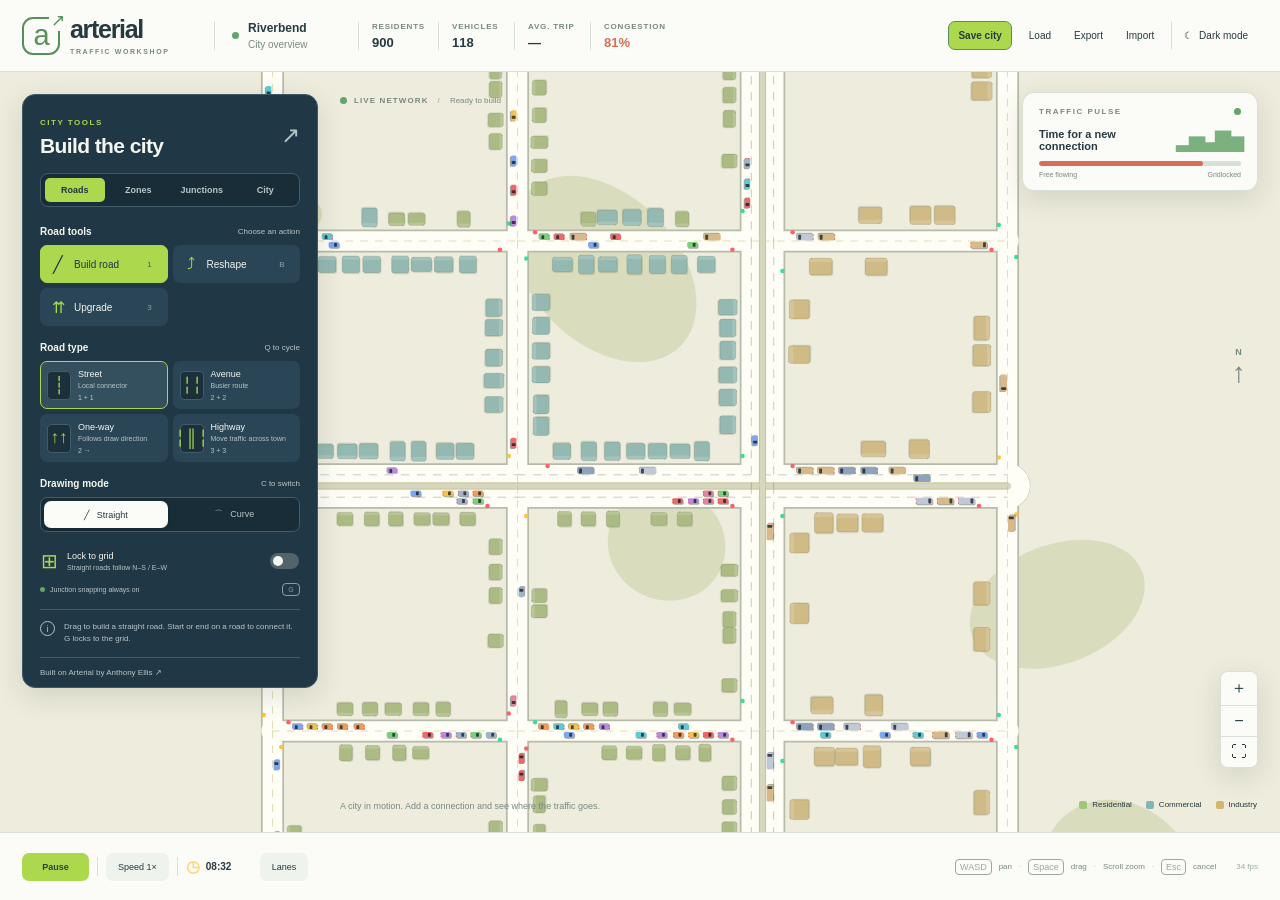
==== index.html @ d01fbabe "Add city builder UI and traffic improvements" ====
<!doctype html>
<html lang="en" data-theme="light">
<head>
  <meta charset="utf-8">
  <meta name="viewport" content="width=device-width,initial-scale=1">
  <title>Arterial — Traffic workshop</title>
  <link rel="stylesheet" href="styles.css?v=4">
  <script src="road-editor.js" defer></script>
  <script src="city-save.js?v=4" defer></script>
  <script src="game.js?v=7" defer></script>
</head>
<body>
  <header class="topbar">
    <a class="brand" href="#" aria-label="Arterial home">
      <span class="brand-mark">a<span>↗</span></span>
      <span>arterial<small>TRAFFIC WORKSHOP</small></span>
    </a>
    <div class="session">
      <span class="live-dot"></span>
      <span>Riverbend<small>City overview</small></span>
    </div>
    <div class="city-metrics" aria-label="Live city statistics">
      <div class="city-stat population-stat"><span>Residents</span><b id="h-pop">0</b></div>
      <div class="city-stat"><span>Vehicles</span><b id="h-cars">0</b></div>
      <div class="city-stat"><span>Avg. trip</span><b id="h-trip">—</b></div>
      <div class="city-stat congestion-stat"><span>Congestion</span><b id="h-stress">0%</b></div>
    </div>
    <nav class="city-actions" aria-label="City and appearance">
      <button id="btn-save" class="save-action" title="Save city in this browser">Save city</button>
      <button id="btn-load">Load</button>
      <button id="btn-export" title="Download a city backup">Export</button>
      <button id="btn-import">Import</button>
      <button id="btn-theme" class="theme" aria-label="Switch to dark mode">☾ <span>Dark mode</span></button>
    </nav>
  </header>

  <main id="stage">
    <canvas id="cv" aria-label="Traffic map. Drag to build a road. Use WASD or hold Space and drag to pan; scroll to zoom."></canvas>
    <div class="map-label"><span class="live-dot"></span> LIVE NETWORK <span class="separator">/</span> <span id="save-state">Ready to build</span></div>

    <aside id="sidebar" aria-label="City building tools">
      <div class="panel-heading">
        <div><span class="eyebrow">CITY TOOLS</span><h1>Build the city</h1></div>
        <span class="panel-icon">↗</span>
      </div>

      <div class="category-tabs" role="group" aria-label="Tool categories">
        <button class="category-tab on" data-tool="ROAD" data-category="roads" aria-pressed="true">Roads</button>
        <button class="category-tab" data-tool="ZONE" data-category="zones" aria-pressed="false">Zones</button>
        <button class="category-tab" data-tool="JUNCTION" data-category="junctions" aria-pressed="false">Junctions</button>
        <button class="category-tab" data-tool="BULLDOZE" data-category="city" aria-pressed="false">City</button>
      </div>

      <section class="category-panel" id="panel-roads" data-category-panel="roads" aria-label="Road tools">
        <div class="section-title">Road tools <span>Choose an action</span></div>
        <div class="tool-grid">
          <button data-tool="ROAD" class="tool"><span class="tool-icon">╱</span><span>Build road</span><kbd>1</kbd></button>
          <button data-tool="BEND" class="tool"><span class="tool-icon">⤴</span><span>Reshape</span><kbd>B</kbd></button>
          <button data-tool="UPGRADE" class="tool"><span class="tool-icon">⇈</span><span>Upgrade</span><kbd>3</kbd></button>
        </div>
        <section id="panel-road">
          <div class="section-title">Road type <span>Q to cycle</span></div>
          <div class="road-types">
            <button data-road="STREET"><span class="road-symbol">┆</span><span>Street<small>Local connector</small></span><em>1 + 1</em></button>
            <button data-road="AVENUE"><span class="road-symbol">╎╎</span><span>Avenue<small>Busier route</small></span><em>2 + 2</em></button>
            <button data-road="ONEWAY"><span class="road-symbol">↑↑</span><span>One-way<small>Follows draw direction</small></span><em>2 →</em></button>
            <button data-road="HIGHWAY"><span class="road-symbol">╎║╎</span><span>Highway<small>Move traffic across town</small></span><em>3 + 3</em></button>
          </div>
          <div id="drawing-options">
            <div class="section-title">Drawing mode <span>C to switch</span></div>
            <div class="segmented"><button data-draw="straight">╱ &nbsp; Straight</button><button data-draw="curve">⌒ &nbsp; Curve</button></div>
            <button id="btn-grid" class="grid-toggle" aria-pressed="false">
              <span class="grid-icon">⊞</span>
              <span>Lock to grid<small>Straight roads follow N–S / E–W</small></span>
              <span class="switch"></span>
            </button>
            <div class="snap-status"><span class="live-dot"></span> Junction snapping always on <kbd>G</kbd></div>
          </div>
        </section>
      </section>

      <section class="category-panel" id="panel-zones" data-category-panel="zones" aria-label="Zoning tools" hidden>
        <div class="section-title">Shape each neighborhood <span>2 to paint</span></div>
        <button data-tool="ZONE" class="tool primary-tool"><span class="tool-icon">▦</span><span>Paint zones</span><kbd>2</kbd></button>
        <section id="panel-zone" style="display:none">
          <div class="zones">
            <button data-zone="1"><i class="dot residential"></i>Homes</button>
            <button data-zone="2"><i class="dot commercial"></i>Shops</button>
            <button data-zone="3"><i class="dot industry"></i>Industry</button>
          </div>
          <p class="panel-note">Drag to paint. Right-drag erases. Ctrl + scroll changes brush size.</p>
        </section>
      </section>

      <section class="category-panel" id="panel-junctions" data-category-panel="junctions" aria-label="Junction tools" hidden>
        <div class="section-title">Manage intersections <span>Choose a tool</span></div>
        <div class="tool-list">
          <button data-tool="JUNCTION" class="tool"><span class="tool-icon">⦿</span><span>Traffic signals<small>Cycle signals, stop, and yield</small></span><kbd>4</kbd></button>
          <button data-tool="ROUNDABOUT" class="tool"><span class="tool-icon">↻</span><span>Roundabout<small>Convert or restore a junction</small></span><kbd>5</kbd></button>
        </div>
      </section>

      <section class="category-panel" id="panel-city" data-category-panel="city" aria-label="City management" hidden>
        <div class="section-title">City management <span>Live overview</span></div>
        <button data-tool="BULLDOZE" class="tool primary-tool"><span class="tool-icon">×</span><span>Remove roads or buildings</span><kbd>6</kbd></button>
        <div class="stats" aria-label="City statistics">
          <span>Population<b id="s-pop">0</b></span>
          <span>Jobs<b id="s-jobs">0</b></span>
          <span>Happiness<b id="s-happy">0%</b></span>
          <span>Buildings<b id="s-bld">0</b></span>
          <span>Vehicles<b id="s-cars">0</b></span>
          <span>Average trip<b id="s-trip">—</b></span>
          <span>Congestion<b id="s-stress">0%</b></span>
          <span>Junctions / roads<b id="s-graph">0 / 0</b></span>
        </div>
        <div class="demand" aria-label="Development demand">
          <span>Housing demand<i class="track"><i id="bar-r"></i></i></span>
          <span>Shop demand<i class="track"><i id="bar-c"></i></i></span>
          <span>Industry demand<i class="track"><i id="bar-i"></i></i></span>
        </div>
        <button id="btn-restart" class="new-city">↺ &nbsp; New city</button>
      </section>

      <section class="tool-help" aria-live="polite"><span class="help-icon">i</span><p id="hint">Drag between two points to build a straight road.</p></section>
      <footer>Built on <a href="https://anthonyellis.dev/projects/arterial/" target="_blank" rel="noreferrer">Arterial by Anthony Ellis ↗</a></footer>
    </aside>

    <section id="hud" aria-label="Traffic overview">
      <div class="hud-heading"><span class="eyebrow">TRAFFIC PULSE</span><span class="live-dot"></span></div>
      <div class="traffic-main"><span id="flow-status">The city is moving</span><span class="pulse-lines">▂▅▃▇▅</span></div>
      <div class="flow-track"><i id="flow-fill"></i></div>
      <div class="flow-label"><span>Free flowing</span><span>Gridlocked</span></div>
    </section>

    <div class="compass" aria-label="North is up"><b>N</b><span>↑</span></div>
    <div class="map-legend"><span><i class="dot residential"></i>Residential</span><span><i class="dot commercial"></i>Commercial</span><span><i class="dot industry"></i>Industry</span></div>
    <div class="view-controls"><button id="btn-zoom-in" aria-label="Zoom in">＋</button><button id="btn-zoom-out" aria-label="Zoom out">−</button><button id="btn-fit" aria-label="Fit city in view" title="Fit city (F)">⛶</button></div>

    <div class="bottom-bar">
      <div class="sim-controls">
        <button id="btn-pause" aria-label="Pause simulation">Pause</button>
        <span class="divider"></span>
        <button id="btn-speed">Speed 1×</button>
        <span class="divider"></span>
        <div id="clock"><span id="sun">◷</span><span id="clock-t">08:00</span></div>
        <button id="btn-debug" title="Show lane routing (L)">Lanes</button>
      </div>
      <div class="navigation-hint"><kbd>WASD</kbd> pan <span>·</span> <kbd>Space</kbd> drag <span>·</span> Scroll zoom <span>·</span> <kbd>Esc</kbd> cancel</div>
      <span class="fps"><span id="h-fps">60</span> fps</span>
    </div>

    <div id="toast" role="status" aria-live="polite"></div>
    <div id="tip">A city in motion. Add a connection and see where the traffic goes.</div>
    <input id="import-file" type="file" accept="application/json,.json" hidden>
    <dialog id="load-dialog"><form method="dialog"><h2>Load a city</h2><p>Your current unsaved changes will be replaced.</p><div class="dialog-actions"><button value="cancel">Cancel</button><button id="load-manual" value="manual">Load saved city</button><button id="load-recovery" value="recovery">Load recovery</button></div></form></dialog>
    <dialog id="new-dialog"><form method="dialog"><h2>Start a new city?</h2><p>Save or export first to keep your current road network.</p><div class="dialog-actions"><button value="cancel">Keep playing</button><button id="new-confirm" value="new">New city</button></div></form></dialog>
  </main>
</body>
</html>
---- styles.css ----
:root {
  --bg: #e3e9de;
  --panel: #fbfcf7;
  --panel2: #eef3ec;
  --line: #d8e1d8;
  --text: #263a40;
  --dim: #788982;
  --accent: #acd84e;
  --accent-strong: #588e5b;
  --good: #65a36b;
  --warn: #d59a45;
  --bad: #d86e54;
  --shadow: 0 8px 28px #25392f24;
  --console: #203746;
  --console-raised: #2a4555;
  --console-line: #425d6a;
  --console-text: #f3f7f0;
  --console-dim: #b7c5c7;
  --zr: #9fc77c;
  --zc: #7fb7b7;
  --zi: #d4b76f;
  --map: #e1ead9;
}

[data-theme=dark] {
  --bg: #17242a;
  --panel: #202e35;
  --panel2: #293941;
  --line: #3c4c50;
  --text: #e8eee7;
  --dim: #a4b2ac;
  --accent: #b7df64;
  --accent-strong: #a5d878;
  --good: #a5d878;
  --warn: #e7bc73;
  --bad: #f0917e;
  --shadow: 0 8px 30px #0005;
  --console: #1d2c34;
  --console-raised: #293b44;
  --console-line: #40535a;
  --console-text: #f0f4ed;
  --console-dim: #aebcb8;
  --zr: #a9c878;
  --zc: #80b8bd;
  --zi: #d3b46f;
  --map: #26382f;
}

* { box-sizing: border-box; }
html, body { height: 100%; margin: 0; }
body {
  overflow: hidden;
  color: var(--text);
  background: var(--bg);
  font: 13px 'Segoe UI', Arial, sans-serif;
}
button, a, summary { -webkit-tap-highlight-color: transparent; }
button {
  color: inherit;
  font: inherit;
  border: 1px solid var(--line);
  border-radius: 7px;
  background: var(--panel);
  padding: 8px 11px;
  cursor: pointer;
  transition: background .14s, border-color .14s, color .14s, transform .14s;
}
button:hover { border-color: var(--accent-strong); }
button:active { transform: translateY(1px); }
button:focus-visible, a:focus-visible {
  outline: 2px solid var(--accent-strong);
  outline-offset: 2px;
}
button:disabled { opacity: .45; cursor: default; }
button.on {
  color: #213542;
  background: var(--accent);
  border-color: var(--accent);
}
kbd {
  min-width: 18px;
  padding: 2px 4px;
  border: 1px solid currentColor;
  border-radius: 4px;
  font: 9px 'Segoe UI', sans-serif;
  opacity: .72;
  text-align: center;
}
small { color: var(--dim); font-size: 10px; }
a { color: inherit; }

.topbar {
  position: relative;
  z-index: 4;
  display: flex;
  align-items: center;
  gap: 18px;
  height: 72px;
  padding: 0 22px;
  background: var(--panel);
  border-bottom: 1px solid var(--line);
}
.brand {
  display: flex;
  flex: 0 0 174px;
  align-items: center;
  gap: 10px;
  color: var(--text);
  font-size: 25px;
  font-weight: 700;
  letter-spacing: -1.3px;
  line-height: 1;
  text-decoration: none;
}
.brand small {
  display: block;
  margin-top: 6px;
  font-size: 7px;
  font-weight: 700;
  letter-spacing: 1.6px;
}
.brand-mark {
  position: relative;
  display: inline-block;
  width: 38px;
  height: 38px;
  border: 2px solid var(--accent-strong);
  border-radius: 11px;
  color: var(--accent-strong);
  font-size: 29px;
  font-weight: 500;
  line-height: 33px;
  text-align: center;
}
.brand-mark span {
  position: absolute;
  top: -8px;
  right: -8px;
  padding: 0 2px;
  color: var(--accent-strong);
  background: var(--panel);
  font-size: 17px;
  line-height: 20px;
}
.session {
  display: flex;
  flex: 0 0 126px;
  align-items: center;
  gap: 9px;
  min-width: 0;
  padding-left: 17px;
  border-left: 1px solid var(--line);
  font-size: 12px;
  font-weight: 700;
}
.session small { display: block; margin-top: 4px; font-weight: 400; }
.live-dot {
  display: inline-block;
  width: 7px;
  height: 7px;
  flex: 0 0 auto;
  border-radius: 50%;
  background: var(--good);
}
.city-metrics {
  display: flex;
  flex: 1 1 auto;
  align-items: center;
  min-width: 230px;
}
.city-stat {
  min-width: 76px;
  padding: 0 13px;
  border-left: 1px solid var(--line);
}
.city-stat span {
  display: block;
  margin-bottom: 4px;
  color: var(--dim);
  font-size: 8px;
  font-weight: 700;
  letter-spacing: .8px;
  text-transform: uppercase;
}
.city-stat b { font-size: 13px; font-weight: 700; }
.congestion-stat b { color: var(--bad); }
.city-actions { display: flex; flex: 0 0 auto; align-items: center; gap: 3px; }
.city-actions button {
  padding: 8px 9px;
  border-color: transparent;
  background: transparent;
  font-size: 10px;
  white-space: nowrap;
}
.city-actions button:hover { background: var(--panel2); }
.city-actions .save-action {
  margin-right: 4px;
  border-color: var(--accent-strong);
  color: #263b3d;
  background: var(--accent);
  font-weight: 700;
}
.city-actions .theme { margin-left: 4px; padding-left: 12px; border-left-color: var(--line); border-radius: 0; }
.theme span { margin-left: 3px; }

#stage {
  position: relative;
  height: calc(100% - 72px);
  overflow: hidden;
  background: var(--map);
}
#cv {
  display: block;
  width: 100%;
  height: 100%;
  touch-action: none;
  cursor: crosshair;
}

#sidebar {
  position: absolute;
  z-index: 2;
  top: 22px;
  left: 22px;
  width: 296px;
  max-height: calc(100% - 142px);
  overflow: auto;
  padding: 18px 17px 0;
  border: 1px solid #405966;
  border-radius: 13px;
  color: var(--console-text);
  background: var(--console);
  box-shadow: var(--shadow);
  scrollbar-color: #506872 transparent;
  scrollbar-width: thin;
}
.panel-heading { display: flex; align-items: center; justify-content: space-between; margin-bottom: 15px; }
.eyebrow { color: var(--dim); font-size: 8px; font-weight: 700; letter-spacing: 1.5px; }
#sidebar .eyebrow { color: var(--accent); }
h1 { margin: 6px 0 0; font-size: 21px; font-weight: 650; letter-spacing: -.6px; }
.panel-icon { color: var(--console-dim); font-size: 23px; }
.category-tabs {
  display: grid;
  grid-template-columns: repeat(4, minmax(0, 1fr));
  gap: 4px;
  padding: 4px;
  border: 1px solid var(--console-line);
  border-radius: 8px;
  background: #182d38;
}
.category-tab {
  min-width: 0;
  padding: 7px 3px;
  border: 0;
  border-radius: 5px;
  color: var(--console-dim);
  background: transparent;
  font-size: 9px;
  font-weight: 600;
}
.category-tab:hover { color: var(--console-text); background: var(--console-raised); }
.category-tab.on { color: #213542; background: var(--accent); }
.category-panel[hidden] { display: none; }
.category-panel { padding-top: 3px; }
.section-title {
  display: flex;
  align-items: center;
  justify-content: space-between;
  margin: 16px 0 8px;
  color: var(--console-text);
  font-size: 10px;
  font-weight: 700;
}
.section-title > span { color: var(--console-dim); font-size: 8px; font-weight: 400; }
.tool-grid { display: grid; grid-template-columns: 1fr 1fr; gap: 5px; }
.tool {
  display: flex;
  min-width: 0;
  min-height: 38px;
  align-items: center;
  gap: 7px;
  padding: 6px 8px;
  border-color: transparent;
  color: var(--console-text);
  background: var(--console-raised);
  font-size: 10px;
  text-align: left;
}
.tool:hover { border-color: var(--console-line); background: #365363; }
.tool .tool-icon { display: inline-flex; width: 18px; flex: 0 0 18px; justify-content: center; color: var(--accent); font-size: 16px; }
.tool > span:nth-child(2) { min-width: 0; }
.tool kbd { margin-left: auto; padding: 1px 3px; border: 0; color: var(--console-dim); font-size: 8px; }
.tool.on { color: #213542; background: var(--accent); }
.tool.on .tool-icon, .tool.on kbd { color: #213542; }
.tool-list { display: flex; flex-direction: column; gap: 6px; }
.tool-list .tool { min-height: 48px; }
.tool-list .tool > span:nth-child(2) { flex: 1; }
.tool-list small { display: block; margin-top: 3px; color: var(--console-dim); font-size: 8px; }
.tool-list .tool.on small { color: #445647; }
.primary-tool { width: 100%; margin: 3px 0 8px; }

#panel-road { display: flex; flex-direction: column; }
.road-types { display: grid; grid-template-columns: 1fr 1fr; gap: 5px; }
.road-types button {
  display: grid;
  min-width: 0;
  min-height: 48px;
  grid-template-columns: 24px 1fr;
  align-items: center;
  gap: 2px 7px;
  padding: 6px;
  border-color: transparent;
  color: var(--console-text);
  background: var(--console-raised);
  font-size: 9px;
  text-align: left;
}
.road-types button:hover { border-color: var(--console-line); }
.road-types button.on { border-color: var(--accent); color: var(--console-text); background: #344f5d; }
.road-types button > span:nth-child(2) { min-width: 0; }
.road-types small { display: block; overflow: hidden; margin-top: 3px; color: var(--console-dim); font-size: 7px; text-overflow: ellipsis; white-space: nowrap; }
.road-types em { grid-column: 2; margin-top: 1px; color: var(--console-dim); font-size: 7px; font-style: normal; }
.road-symbol {
  display: inline-flex;
  width: 24px;
  height: 29px;
  grid-row: span 2;
  align-items: center;
  justify-content: center;
  border: 1px solid var(--console-line);
  border-radius: 4px;
  color: var(--accent);
  background: #1b303b;
  font-size: 17px;
}
.segmented { display: flex; gap: 4px; padding: 3px; border: 1px solid var(--console-line); border-radius: 7px; background: #182d38; }
.segmented button { flex: 1; padding: 7px 4px; border: 0; color: var(--console-dim); background: transparent; font-size: 9px; }
.segmented button.on { color: var(--text); background: var(--panel); box-shadow: 0 1px 4px #0002; }
.grid-toggle {
  display: flex;
  width: 100%;
  align-items: center;
  gap: 9px;
  margin-top: 9px;
  padding: 7px 0;
  border-color: transparent;
  color: var(--console-text);
  background: transparent;
  font-size: 9px;
  text-align: left;
}
.grid-toggle:hover { background: transparent; border-color: transparent; color: var(--accent); }
.grid-icon { color: var(--accent); font-size: 20px; }
.grid-toggle small { display: block; margin-top: 3px; color: var(--console-dim); font-size: 7px; }
.switch { width: 29px; height: 16px; flex: 0 0 29px; margin-left: auto; padding: 3px; border-radius: 10px; background: #52636a; }
.switch::after { display: block; width: 10px; height: 10px; border-radius: 50%; background: #f3f7f0; content: ''; transition: transform .15s; }
.grid-toggle[aria-pressed=true] .switch { background: var(--accent-strong); }
.grid-toggle[aria-pressed=true] .switch::after { transform: translateX(13px); }
.snap-status { display: flex; align-items: center; gap: 5px; margin-top: 2px; color: var(--console-dim); font-size: 7px; }
.snap-status .live-dot { width: 5px; height: 5px; }
.snap-status kbd { margin-left: auto; font-size: 7px; }

.zones { display: grid; grid-template-columns: repeat(3, 1fr); gap: 5px; margin: 10px 0; }
.zones button { display: flex; align-items: center; justify-content: center; gap: 5px; padding: 8px 4px; color: var(--console-text); background: var(--console-raised); border-color: transparent; font-size: 8px; }
.zones button.on { color: #203747; background: var(--accent); }
.panel-note { margin: 7px 1px 12px; color: var(--console-dim); font-size: 8px; line-height: 1.5; }
.dot { display: inline-block; width: 8px; height: 8px; flex: 0 0 8px; border-radius: 2px; }
.residential { background: var(--zr); }
.commercial { background: var(--zc); }
.industry { background: var(--zi); }
.stats { display: grid; grid-template-columns: 1fr 1fr; gap: 11px 14px; margin: 13px 2px; }
.stats > span { color: var(--console-dim); font-size: 8px; }
.stats b { display: block; margin-top: 3px; color: var(--console-text); font-size: 14px; font-weight: 600; }
.stats b small { color: var(--console-dim); font-size: 10px; }
.demand { margin: 12px 2px; }
.demand > span { display: flex; align-items: center; justify-content: space-between; gap: 8px; margin: 8px 0; color: var(--console-dim); font-size: 8px; }
.track { position: relative; width: 104px; height: 5px; overflow: hidden; border-radius: 4px; background: var(--console-line); }
.track i { position: absolute; left: 0; height: 5px; border-radius: 4px; }
#bar-r { background: var(--zr); }
#bar-c { background: var(--zc); }
#bar-i { background: var(--zi); }
.new-city { width: 100%; margin: 4px 0 12px; color: var(--console-text); background: var(--console-raised); border-color: var(--console-line); font-size: 9px; }
.tool-help { display: flex; gap: 9px; margin-top: 13px; padding: 11px 0; border-top: 1px solid var(--console-line); }
.help-icon { display: inline-flex; width: 15px; height: 15px; flex: 0 0 15px; align-items: center; justify-content: center; border: 1px solid var(--console-dim); border-radius: 50%; color: var(--console-dim); font-size: 9px; }
.tool-help p { margin: 0; color: var(--console-dim); font-size: 8px; line-height: 1.55; }
#sidebar footer { padding: 10px 0; border-top: 1px solid var(--console-line); color: var(--console-dim); font-size: 8px; }
#sidebar footer a { text-decoration: none; }
#sidebar footer a:hover { color: var(--console-text); text-decoration: underline; }

.map-label {
  position: absolute;
  top: 24px;
  left: 340px;
  display: flex;
  align-items: center;
  gap: 7px;
  color: var(--dim);
  font-size: 8px;
  font-weight: 700;
  letter-spacing: 1.1px;
}
.map-label #save-state { font-weight: 400; letter-spacing: 0; }
.separator { margin: 0 2px; opacity: .5; }
#hud {
  position: absolute;
  top: 20px;
  right: 22px;
  width: 236px;
  padding: 14px 16px 12px;
  border: 1px solid var(--line);
  border-radius: 12px;
  background: var(--panel);
  box-shadow: var(--shadow);
}
.hud-heading { display: flex; align-items: center; justify-content: space-between; }
.traffic-main { display: flex; align-items: center; justify-content: space-between; gap: 8px; margin: 12px 0 4px; color: var(--text); font-size: 11px; font-weight: 700; }
.pulse-lines { color: var(--good); font-size: 20px; letter-spacing: -2px; opacity: .85; }
.flow-track { height: 5px; margin-top: 9px; overflow: hidden; border-radius: 4px; background: var(--line); }
.flow-track i { display: block; min-width: 4px; height: 5px; border-radius: 4px; background: var(--good); }
.flow-label { display: flex; justify-content: space-between; margin-top: 5px; color: var(--dim); font-size: 7px; }
.compass { position: absolute; top: 275px; right: 34px; display: flex; flex-direction: column; align-items: center; color: var(--dim); }
.compass b { font-size: 9px; letter-spacing: 1px; }
.compass span { font-size: 28px; font-weight: 300; }
.map-legend { position: absolute; right: 23px; bottom: 91px; display: flex; gap: 14px; color: var(--text); font-size: 8px; }
.map-legend > span { display: flex; align-items: center; gap: 5px; }
.view-controls { position: absolute; right: 22px; bottom: 132px; display: flex; flex-direction: column; overflow: hidden; border: 1px solid var(--line); border-radius: 8px; background: var(--panel); box-shadow: var(--shadow); }
.view-controls button { padding: 6px 10px; border: 0; border-radius: 0; background: var(--panel); font-size: 16px; }
.view-controls button + button { border-top: 1px solid var(--line); }
.view-controls button:hover { background: var(--panel2); }

.bottom-bar {
  position: absolute;
  right: 0;
  bottom: 0;
  left: 0;
  display: flex;
  height: 68px;
  align-items: center;
  gap: 20px;
  padding: 0 22px;
  border-top: 1px solid var(--line);
  background: var(--panel);
}
.sim-controls { display: flex; flex: 0 0 auto; align-items: center; gap: 8px; }
.sim-controls button { padding: 8px 11px; border-color: transparent; background: var(--panel2); font-size: 9px; }
.sim-controls button:hover { border-color: var(--line); }
#btn-pause { min-width: 67px; color: #28443b; background: var(--accent); font-weight: 700; }
#btn-debug.on { color: #203747; background: var(--accent); }
.divider { width: 1px; height: 19px; background: var(--line); }
#clock { display: flex; min-width: 66px; align-items: center; gap: 6px; font-size: 10px; font-weight: 600; }
#sun { color: var(--warn); font-size: 16px; }
.navigation-hint { display: flex; align-items: center; gap: 7px; margin-left: auto; color: var(--dim); font-size: 8px; white-space: nowrap; }
.navigation-hint span { opacity: .5; }
.fps { color: var(--dim); font-size: 8px; opacity: .7; }
#toast {
  position: absolute;
  z-index: 10;
  bottom: 88px;
  left: 50%;
  max-width: calc(100% - 40px);
  padding: 11px 18px;
  transform: translate(-50%, 8px);
  border-radius: 8px;
  color: var(--panel);
  background: var(--text);
  font-size: 11px;
  opacity: 0;
  pointer-events: none;
  text-align: center;
  transition: .2s;
}
#toast.show { transform: translate(-50%, 0); opacity: 1; }
#tip { position: absolute; bottom: 89px; left: 340px; color: var(--dim); font-size: 9px; pointer-events: none; transition: opacity .5s; }

dialog { max-width: 440px; padding: 24px; border: 1px solid var(--line); border-radius: 12px; color: var(--text); background: var(--panel); box-shadow: var(--shadow); }
dialog::backdrop { background: #14251b77; }
dialog h2 { margin-top: 0; font-size: 20px; font-weight: 650; }
dialog p { color: var(--dim); line-height: 1.6; }
.dialog-actions { display: flex; flex-wrap: wrap; gap: 8px; margin-top: 22px; }
.dialog-actions button:last-child { color: #263b3d; border-color: var(--accent); background: var(--accent); font-weight: 700; }

@media (max-width: 1200px) {
  .topbar { gap: 12px; padding: 0 15px; }
  .brand { flex-basis: 154px; font-size: 23px; }
  .session { flex-basis: 112px; padding-left: 12px; }
  .city-stat { min-width: 67px; padding: 0 9px; }
  .city-actions { gap: 0; }
  .city-actions button { padding: 7px 6px; font-size: 9px; }
  #sidebar { left: 15px; width: 282px; }
  .map-label, #tip { left: 315px; }
  #hud { right: 15px; width: 215px; }
  .navigation-hint { gap: 5px; font-size: 7px; }
}

@media (max-width: 980px) {
  .session { display: none; }
  .brand { flex-basis: 145px; }
  .city-metrics { min-width: 210px; }
  .city-stat { min-width: 62px; padding: 0 7px; }
  .city-stat span { font-size: 7px; letter-spacing: .5px; }
  .city-actions button { padding: 7px 5px; }
  .city-actions .theme { padding-left: 8px; }
  #sidebar { width: 268px; padding-right: 13px; padding-left: 13px; }
  #hud { width: 190px; padding: 12px; }
  .map-label, #tip { left: 298px; }
  .navigation-hint { display: none; }
  .bottom-bar { justify-content: space-between; }
}

@media (max-width: 760px) {
  .topbar {
    display: grid;
    height: 100px;
    grid-template-columns: auto 1fr;
    grid-template-rows: 42px 38px;
    gap: 3px 10px;
    padding: 7px 12px;
  }
  .brand { width: max-content; height: 40px; flex-basis: auto; gap: 8px; font-size: 20px; }
  .brand-mark { width: 33px; height: 34px; border-radius: 9px; font-size: 26px; line-height: 30px; }
  .brand small { margin-top: 4px; font-size: 6px; letter-spacing: 1px; }
  .session { display: none; }
  .city-metrics { min-width: 0; justify-content: flex-end; }
  .city-stat { min-width: 58px; padding: 0 6px; }
  .city-stat:not(.population-stat):not(.congestion-stat) { display: none; }
  .city-stat span { margin-bottom: 2px; font-size: 6px; }
  .city-stat b { font-size: 11px; }
  .city-actions { width: 100%; grid-column: 1 / -1; gap: 3px; overflow-x: auto; }
  .city-actions button { flex: 1 0 auto; padding: 6px 8px; font-size: 9px; }
  .city-actions .theme { padding-left: 8px; }
  #stage { height: calc(100% - 100px); }
  #sidebar { top: 43px; left: 10px; width: 246px; max-height: calc(100% - 116px); padding: 12px 11px 0; border-radius: 11px; }
  .panel-heading { margin-bottom: 10px; }
  h1 { font-size: 18px; }
  .category-tab { padding: 7px 2px; font-size: 8px; }
  .section-title { margin-top: 12px; }
  .map-label { top: 12px; left: 10px; font-size: 7px; }
  #hud { top: 12px; right: 10px; width: 158px; padding: 9px 10px; }
  .traffic-main { margin: 8px 0 3px; font-size: 9px; }
  .pulse-lines { font-size: 15px; }
  .flow-label { font-size: 6px; }
  .compass { top: 220px; right: 20px; }
  .map-legend { right: 10px; bottom: 73px; gap: 7px; font-size: 6px; }
  .map-legend .dot { width: 6px; height: 6px; flex-basis: 6px; }
  .view-controls { right: 10px; bottom: 105px; }
  .view-controls button { padding: 5px 8px; font-size: 14px; }
  .bottom-bar { height: 58px; gap: 8px; padding: 0 10px; }
  .sim-controls { gap: 5px; }
  .sim-controls button { padding: 7px 8px; font-size: 8px; }
  #btn-pause { min-width: 55px; }
  #clock { min-width: 52px; gap: 4px; font-size: 9px; }
  #sun { font-size: 13px; }
  .divider { height: 15px; }
  .fps, .navigation-hint, #tip { display: none; }
  #toast { bottom: 72px; }
}

@media (max-width: 480px) {
  .city-stat:not(.congestion-stat) { display: none; }
  .city-actions .theme span { display: none; }
  #sidebar { width: min(238px, calc(100% - 20px)); }
  #hud, .compass, .map-legend { display: none; }
  .tool-help { padding: 8px 0; }
  .road-types small { display: none; }
}
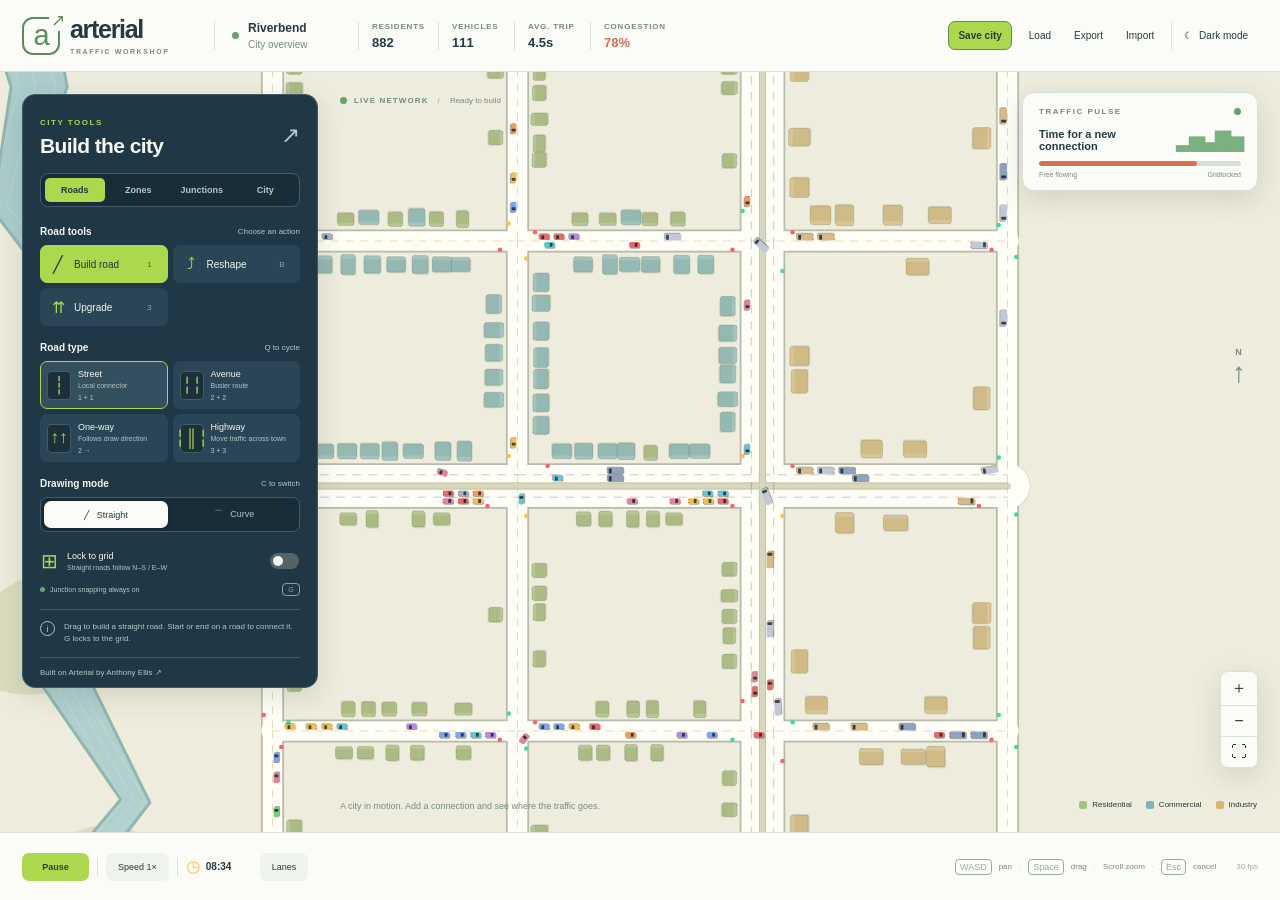
==== commit 08be074c: "Finish priority road controls" ====
--- a/index.html
+++ b/index.html
@@ -6,8 +6,8 @@
   <title>Arterial — Traffic workshop</title>
   <link rel="stylesheet" href="styles.css?v=4">
   <script src="road-editor.js" defer></script>
-  <script src="city-save.js?v=4" defer></script>
-  <script src="game.js?v=7" defer></script>
+  <script src="city-save.js?v=5" defer></script>
+  <script src="game.js?v=8" defer></script>
 </head>
 <body>
   <header class="topbar">
@@ -97,6 +97,7 @@
         <div class="tool-list">
           <button data-tool="JUNCTION" class="tool"><span class="tool-icon">⦿</span><span>Traffic signals<small>Cycle signals, stop, and yield</small></span><kbd>4</kbd></button>
           <button data-tool="ROUNDABOUT" class="tool"><span class="tool-icon">↻</span><span>Roundabout<small>Convert or restore a junction</small></span><kbd>5</kbd></button>
+          <button data-tool="PRIORITY" class="tool"><span class="tool-icon">◇</span><span>Priority road<small>Choose the approaches with right of way</small></span></button>
         </div>
       </section>
 
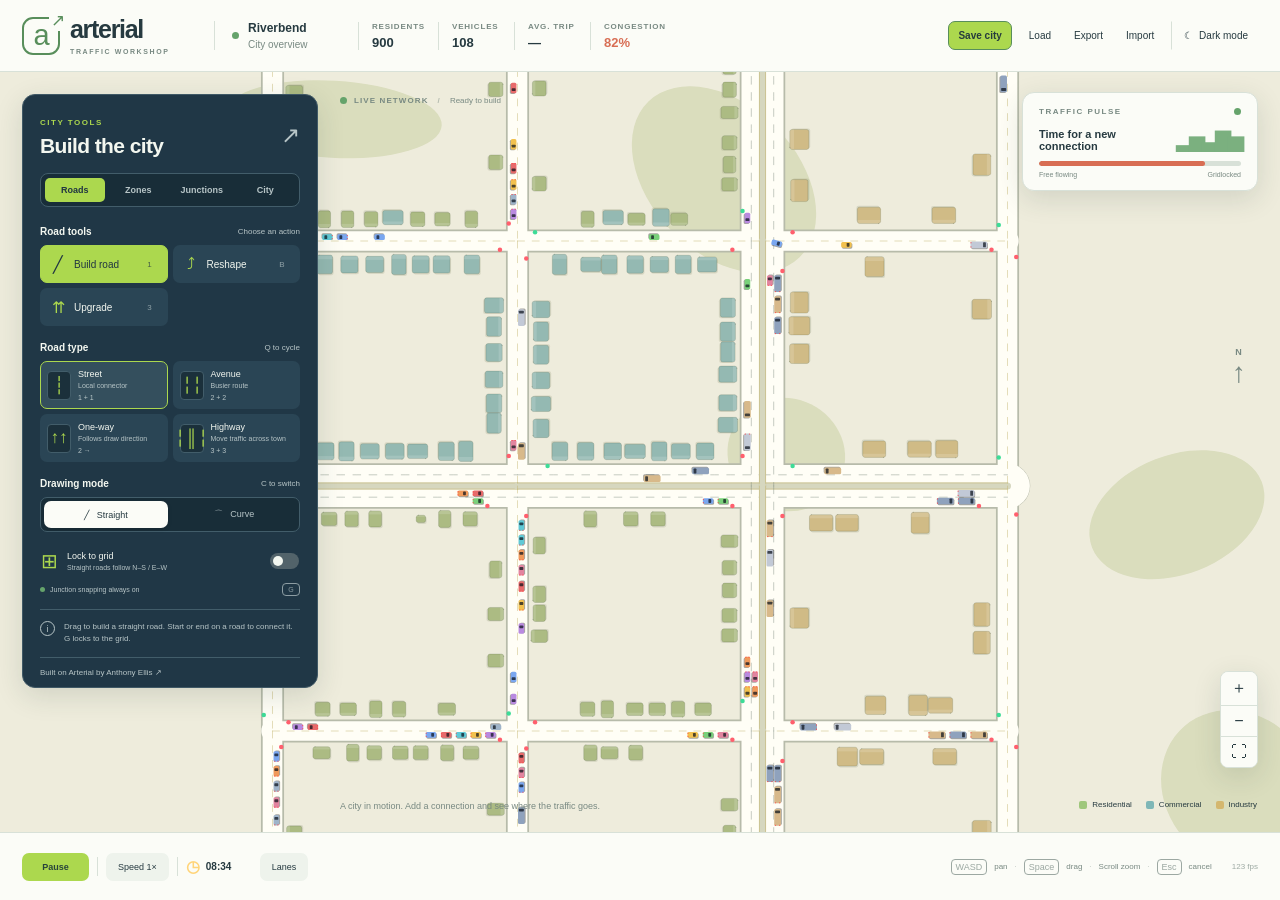
==== commit 71e62791: "Add lane connection editing and traffic fixes" ====
--- a/index.html
+++ b/index.html
@@ -6,8 +6,8 @@
   <title>Arterial — Traffic workshop</title>
   <link rel="stylesheet" href="styles.css?v=4">
   <script src="road-editor.js" defer></script>
-  <script src="city-save.js?v=5" defer></script>
-  <script src="game.js?v=8" defer></script>
+  <script src="city-save.js?v=6" defer></script>
+  <script src="game.js?v=10" defer></script>
 </head>
 <body>
   <header class="topbar">
@@ -98,6 +98,11 @@
           <button data-tool="JUNCTION" class="tool"><span class="tool-icon">⦿</span><span>Traffic signals<small>Cycle signals, stop, and yield</small></span><kbd>4</kbd></button>
           <button data-tool="ROUNDABOUT" class="tool"><span class="tool-icon">↻</span><span>Roundabout<small>Convert or restore a junction</small></span><kbd>5</kbd></button>
           <button data-tool="PRIORITY" class="tool"><span class="tool-icon">◇</span><span>Priority road<small>Choose the approaches with right of way</small></span></button>
+          <button data-tool="LANE_CONNECTIONS" class="tool"><span class="tool-icon">↗</span><span>Lane connections<small>Draw where each lane can go</small></span></button>
+        </div>
+        <div id="lane-edit-controls" hidden>
+          <p id="lane-edit-status" class="panel-note">Select a regular junction to show its lane connections.</p>
+          <button id="btn-lane-reset" class="tool" type="button" disabled><span class="tool-icon">↶</span><span>Reset selected lane</span></button>
         </div>
       </section>
 
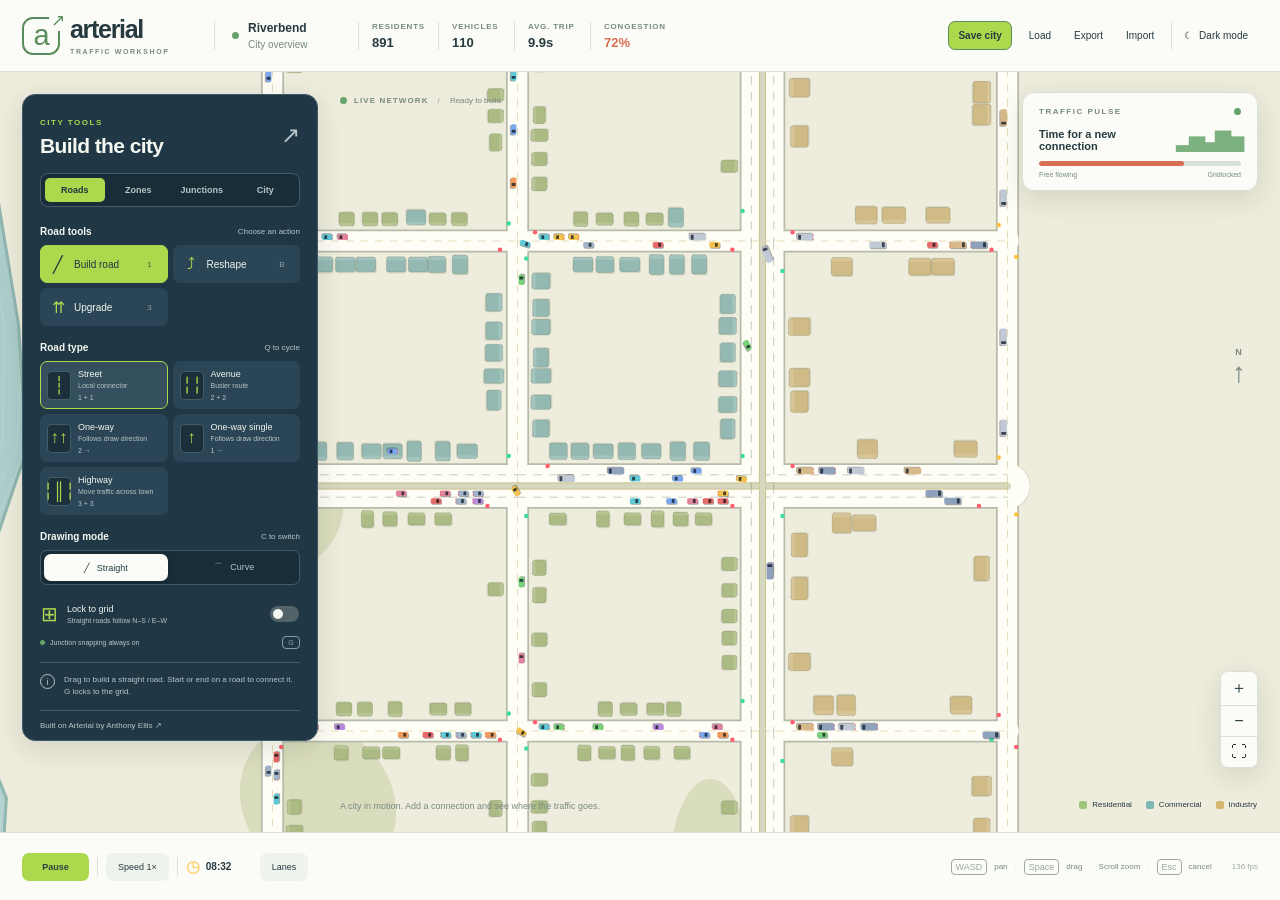
==== commit 1a1fd16d: "Sync local project state" ====
--- a/index.html
+++ b/index.html
@@ -64,6 +64,7 @@
             <button data-road="STREET"><span class="road-symbol">┆</span><span>Street<small>Local connector</small></span><em>1 + 1</em></button>
             <button data-road="AVENUE"><span class="road-symbol">╎╎</span><span>Avenue<small>Busier route</small></span><em>2 + 2</em></button>
             <button data-road="ONEWAY"><span class="road-symbol">↑↑</span><span>One-way<small>Follows draw direction</small></span><em>2 →</em></button>
+            <button data-road="ONEWAY_SINGLE"><span class="road-symbol">↑</span><span>One-way single<small>Follows draw direction</small></span><em>1 →</em></button>
             <button data-road="HIGHWAY"><span class="road-symbol">╎║╎</span><span>Highway<small>Move traffic across town</small></span><em>3 + 3</em></button>
           </div>
           <div id="drawing-options">
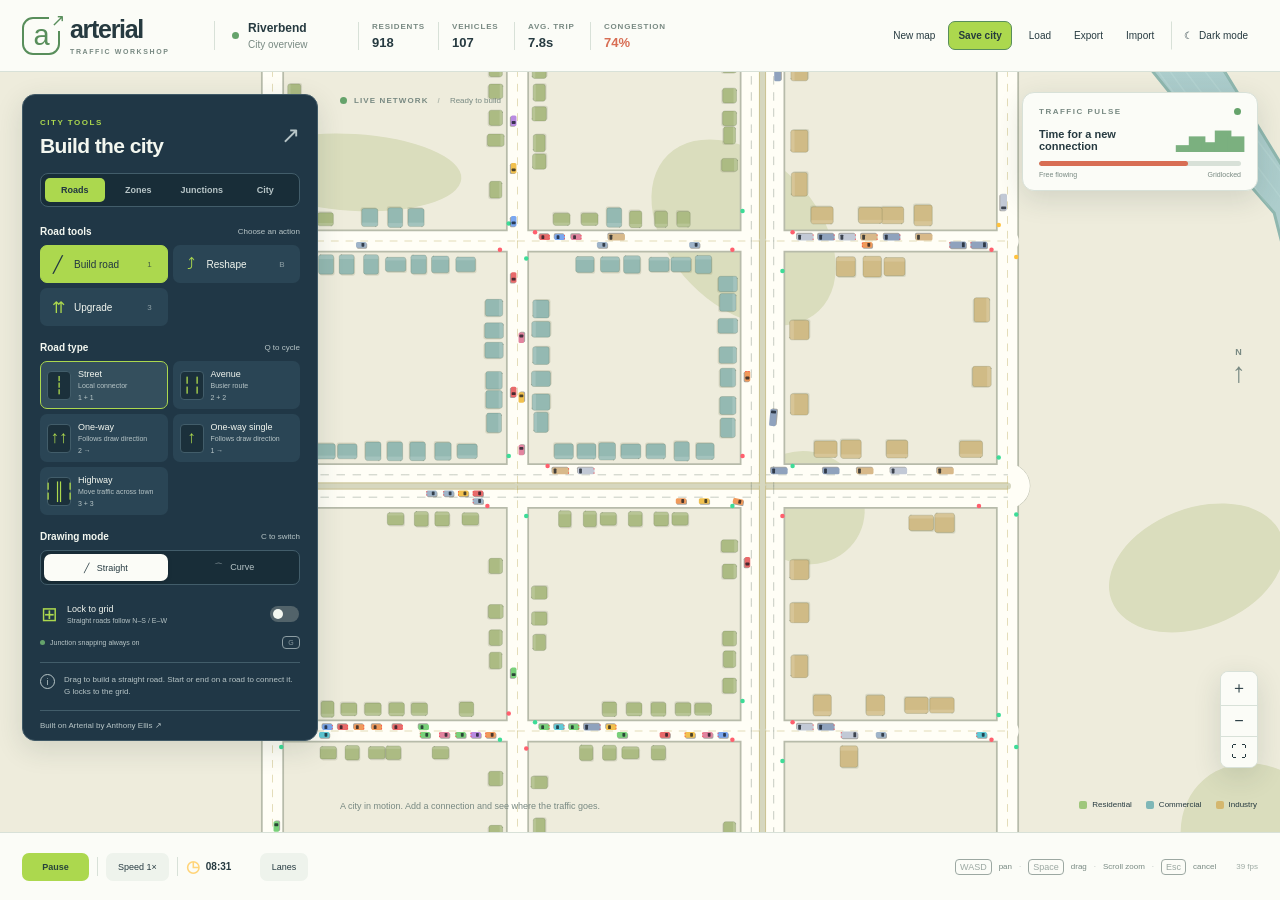
==== commit dcdff8ce: "Add turning pockets and zone editing features" ====
--- a/index.html
+++ b/index.html
@@ -6,8 +6,9 @@
   <title>Arterial — Traffic workshop</title>
   <link rel="stylesheet" href="styles.css?v=4">
   <script src="road-editor.js" defer></script>
-  <script src="city-save.js?v=6" defer></script>
-  <script src="game.js?v=10" defer></script>
+  <script src="city-save.js?v=7" defer></script>
+  <script src="pre-sorting.js?v=4" defer></script>
+  <script src="game.js?v=15" defer></script>
 </head>
 <body>
   <header class="topbar">
@@ -26,6 +27,7 @@
       <div class="city-stat congestion-stat"><span>Congestion</span><b id="h-stress">0%</b></div>
     </div>
     <nav class="city-actions" aria-label="City and appearance">
+      <button id="btn-new-map" title="Create a blank map">New map</button>
       <button id="btn-save" class="save-action" title="Save city in this browser">Save city</button>
       <button id="btn-load">Load</button>
       <button id="btn-export" title="Download a city backup">Export</button>
@@ -89,7 +91,11 @@
             <button data-zone="2"><i class="dot commercial"></i>Shops</button>
             <button data-zone="3"><i class="dot industry"></i>Industry</button>
           </div>
-          <p class="panel-note">Drag to paint. Right-drag erases. Ctrl + scroll changes brush size.</p>
+          <div class="segmented zone-shapes" role="group" aria-label="Zone painting shape">
+            <button type="button" data-zone-shape="circle" aria-pressed="true">Circle</button>
+            <button type="button" data-zone-shape="rectangle" aria-pressed="false">Rectangle</button>
+          </div>
+          <p class="panel-note">Circle: drag to paint; Ctrl + scroll resizes. Rectangle: drag to fill an area. Right-drag erases with the selected shape.</p>
         </section>
       </section>
 
@@ -100,10 +106,20 @@
           <button data-tool="ROUNDABOUT" class="tool"><span class="tool-icon">↻</span><span>Roundabout<small>Convert or restore a junction</small></span><kbd>5</kbd></button>
           <button data-tool="PRIORITY" class="tool"><span class="tool-icon">◇</span><span>Priority road<small>Choose the approaches with right of way</small></span></button>
           <button data-tool="LANE_CONNECTIONS" class="tool"><span class="tool-icon">↗</span><span>Lane connections<small>Draw where each lane can go</small></span></button>
+          <button data-tool="PRE_SORTING" class="tool"><span class="tool-icon">⇶</span><span>Pre-sorting lanes<small>Add turning lanes one side at a time</small></span></button>
         </div>
         <div id="lane-edit-controls" hidden>
           <p id="lane-edit-status" class="panel-note">Select a regular junction to show its lane connections.</p>
           <button id="btn-lane-reset" class="tool" type="button" disabled><span class="tool-icon">↶</span><span>Reset selected lane</span></button>
+        </div>
+        <div id="pre-sorting-controls" hidden>
+          <p class="panel-note">Extra lanes on one approach</p>
+          <div class="segmented" role="group" aria-label="Number of pre-sorting boxes per approach">
+            <button id="btn-presort-one" type="button" aria-pressed="true">1 box</button>
+            <button id="btn-presort-two" type="button" aria-pressed="false">2 boxes</button>
+          </div>
+          <p class="panel-note">Select a crossing, then click an incoming road arm near it to add lanes on that side. Click the same arm again to remove its lanes. One adds a left-turn lane, or right if left is unavailable; two adds both where available. Changing this choice affects new placements only. Drag blue handles to set lane length.</p>
+          <button id="btn-presort-remove" class="tool" type="button" disabled>Remove all pre-sorting lanes</button>
         </div>
       </section>
 
@@ -160,7 +176,7 @@
     <div id="tip">A city in motion. Add a connection and see where the traffic goes.</div>
     <input id="import-file" type="file" accept="application/json,.json" hidden>
     <dialog id="load-dialog"><form method="dialog"><h2>Load a city</h2><p>Your current unsaved changes will be replaced.</p><div class="dialog-actions"><button value="cancel">Cancel</button><button id="load-manual" value="manual">Load saved city</button><button id="load-recovery" value="recovery">Load recovery</button></div></form></dialog>
-    <dialog id="new-dialog"><form method="dialog"><h2>Start a new city?</h2><p>Save or export first to keep your current road network.</p><div class="dialog-actions"><button value="cancel">Keep playing</button><button id="new-confirm" value="new">New city</button></div></form></dialog>
+    <dialog id="new-dialog"><form method="dialog"><h2 id="new-title">Start a new city?</h2><p id="new-description">Save or export first to keep your current road network.</p><div class="dialog-actions"><button value="cancel">Keep playing</button><button id="new-confirm" value="new">New city</button></div></form></dialog>
   </main>
 </body>
 </html>
--- a/styles.css
+++ b/styles.css
@@ -363,6 +363,7 @@
 .zones { display: grid; grid-template-columns: repeat(3, 1fr); gap: 5px; margin: 10px 0; }
 .zones button { display: flex; align-items: center; justify-content: center; gap: 5px; padding: 8px 4px; color: var(--console-text); background: var(--console-raised); border-color: transparent; font-size: 8px; }
 .zones button.on { color: #203747; background: var(--accent); }
+.zone-shapes { margin: 8px 0; }
 .panel-note { margin: 7px 1px 12px; color: var(--console-dim); font-size: 8px; line-height: 1.5; }
 .dot { display: inline-block; width: 8px; height: 8px; flex: 0 0 8px; border-radius: 2px; }
 .residential { background: var(--zr); }
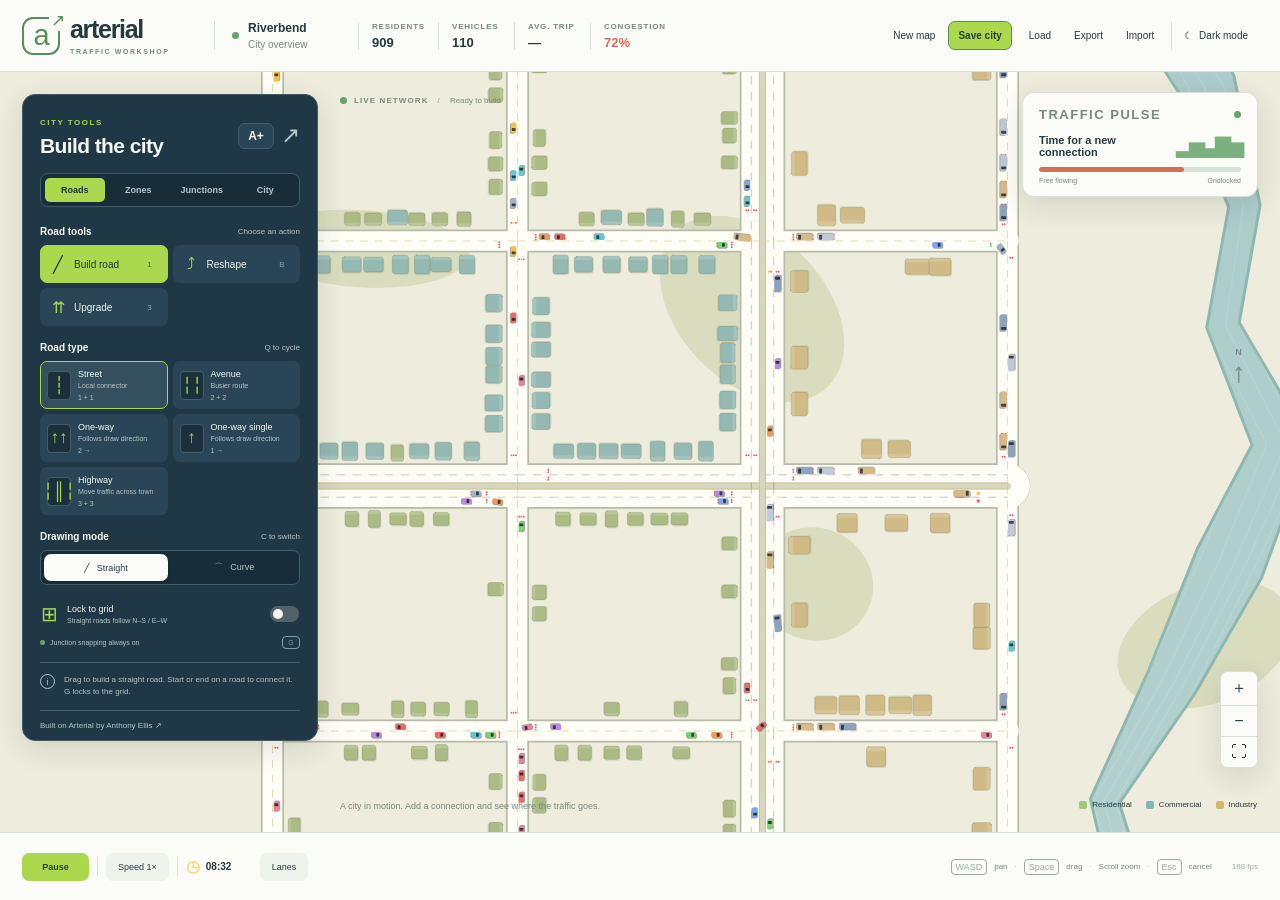
==== commit 30eb1d59: "Implement traffic AI v2 and diagnostics" ====
--- a/index.html
+++ b/index.html
@@ -4,11 +4,12 @@
   <meta charset="utf-8">
   <meta name="viewport" content="width=device-width,initial-scale=1">
   <title>Arterial — Traffic workshop</title>
-  <link rel="stylesheet" href="styles.css?v=4">
+  <link rel="stylesheet" href="styles.css?v=6">
   <script src="road-editor.js" defer></script>
   <script src="city-save.js?v=7" defer></script>
   <script src="pre-sorting.js?v=4" defer></script>
-  <script src="game.js?v=15" defer></script>
+  <script src="traffic-diagnostics.js?v=1" defer></script>
+  <script src="game.js?v=20" defer></script>
 </head>
 <body>
   <header class="topbar">
@@ -43,7 +44,10 @@
     <aside id="sidebar" aria-label="City building tools">
       <div class="panel-heading">
         <div><span class="eyebrow">CITY TOOLS</span><h1>Build the city</h1></div>
-        <span class="panel-icon">↗</span>
+        <div class="panel-heading-actions">
+          <button id="btn-text-size" class="text-size-toggle" type="button" aria-label="Increase City Tools text size" aria-pressed="false" title="Increase text size">A+</button>
+          <span class="panel-icon" aria-hidden="true">↗</span>
+        </div>
       </div>
 
       <div class="category-tabs" role="group" aria-label="Tool categories">
@@ -118,14 +122,30 @@
             <button id="btn-presort-one" type="button" aria-pressed="true">1 box</button>
             <button id="btn-presort-two" type="button" aria-pressed="false">2 boxes</button>
           </div>
-          <p class="panel-note">Select a crossing, then click an incoming road arm near it to add lanes on that side. Click the same arm again to remove its lanes. One adds a left-turn lane, or right if left is unavailable; two adds both where available. Changing this choice affects new placements only. Drag blue handles to set lane length.</p>
+          <p class="panel-note">Select a crossing, then hover an incoming arm for a green preview. Click to add lanes on that side; click it again to remove them. One adds a left-turn lane, or right if left is unavailable; two adds both where available. Changing this choice affects new placements only. Drag blue handles to set lane length.</p>
           <button id="btn-presort-remove" class="tool" type="button" disabled>Remove all pre-sorting lanes</button>
         </div>
       </section>
 
       <section class="category-panel" id="panel-city" data-category-panel="city" aria-label="City management" hidden>
         <div class="section-title">City management <span>Live overview</span></div>
-        <button data-tool="BULLDOZE" class="tool primary-tool"><span class="tool-icon">×</span><span>Remove roads or buildings</span><kbd>6</kbd></button>
+        <button id="btn-city-removal" type="button" class="tool primary-tool" aria-pressed="false"><span class="tool-icon">×</span><span id="city-removal-label">Remove roads or buildings · Off</span><kbd>6</kbd></button>
+        <p class="panel-note">Click a vehicle on the map to inspect its movement state.</p>
+        <section id="car-inspector" class="car-inspector" aria-label="Selected vehicle diagnostics" hidden>
+          <div class="section-title">Selected vehicle <span>Live diagnostics</span></div>
+          <div class="car-debug-list">
+            <div class="car-debug-row"><span>Vehicle</span><b id="car-debug-identity">—</b></div>
+            <div class="car-debug-row"><span>Speed / desired</span><b id="car-debug-speed">—</b></div>
+            <div class="car-debug-row"><span>Continuous stop</span><b id="car-debug-stopped">—</b></div>
+            <div class="car-debug-row"><span>Current track</span><b id="car-debug-track">—</b></div>
+            <div class="car-debug-row"><span>Route / next movement</span><b id="car-debug-route">—</b></div>
+            <div class="car-debug-row"><span>Nearest leader</span><b id="car-debug-leader">—</b></div>
+            <div class="car-debug-row"><span>Junction claim</span><b id="car-debug-claim">—</b></div>
+            <div class="car-debug-row"><span>Arbiter wait reason</span><b id="car-debug-wait">—</b></div>
+            <div class="car-debug-row car-debug-limiter"><span>Motion constraint · last step</span><b id="car-debug-limiter">—</b></div>
+            <div class="car-debug-row"><span>Speed caps</span><b id="car-debug-speed-caps">—</b></div>
+          </div>
+        </section>
         <div class="stats" aria-label="City statistics">
           <span>Population<b id="s-pop">0</b></span>
           <span>Jobs<b id="s-jobs">0</b></span>
@@ -135,6 +155,10 @@
           <span>Average trip<b id="s-trip">—</b></span>
           <span>Congestion<b id="s-stress">0%</b></span>
           <span>Junctions / roads<b id="s-graph">0 / 0</b></span>
+          <span>Queued vehicles<b id="s-queued">0</b></span>
+          <span>Trips per minute<b id="s-throughput">0</b></span>
+          <span>95% of trips within<b id="s-trip-p95">—</b></span>
+          <span>Main queue cause<b id="s-wait-cause">—</b></span>
         </div>
         <div class="demand" aria-label="Development demand">
           <span>Housing demand<i class="track"><i id="bar-r"></i></i></span>
--- a/styles.css
+++ b/styles.css
@@ -218,6 +218,7 @@
 }
 
 #sidebar {
+  --panel-text-scale: 1;
   position: absolute;
   z-index: 2;
   top: 22px;
@@ -234,10 +235,14 @@
   scrollbar-color: #506872 transparent;
   scrollbar-width: thin;
 }
+#sidebar.text-large { --panel-text-scale: 1.25; }
 .panel-heading { display: flex; align-items: center; justify-content: space-between; margin-bottom: 15px; }
-.eyebrow { color: var(--dim); font-size: 8px; font-weight: 700; letter-spacing: 1.5px; }
+.panel-heading-actions { display: flex; align-items: center; gap: 7px; }
+.text-size-toggle { min-width: 36px; padding: 6px 7px; border-color: var(--console-line); color: var(--console-text); background: var(--console-raised); font-size: 12px; font-weight: 700; line-height: 1; }
+.text-size-toggle[aria-pressed=true] { color: #213542; background: var(--accent); border-color: var(--accent); }
+.eyebrow { color: var(--dim); font-size: calc(8px * var(--panel-text-scale)); font-weight: 700; letter-spacing: 1.5px; }
 #sidebar .eyebrow { color: var(--accent); }
-h1 { margin: 6px 0 0; font-size: 21px; font-weight: 650; letter-spacing: -.6px; }
+h1 { margin: 6px 0 0; font-size: calc(21px * var(--panel-text-scale)); font-weight: 650; letter-spacing: -.6px; }
 .panel-icon { color: var(--console-dim); font-size: 23px; }
 .category-tabs {
   display: grid;
@@ -255,7 +260,7 @@
   border-radius: 5px;
   color: var(--console-dim);
   background: transparent;
-  font-size: 9px;
+  font-size: calc(9px * var(--panel-text-scale));
   font-weight: 600;
 }
 .category-tab:hover { color: var(--console-text); background: var(--console-raised); }
@@ -268,10 +273,10 @@
   justify-content: space-between;
   margin: 16px 0 8px;
   color: var(--console-text);
-  font-size: 10px;
-  font-weight: 700;
-}
-.section-title > span { color: var(--console-dim); font-size: 8px; font-weight: 400; }
+  font-size: calc(10px * var(--panel-text-scale));
+  font-weight: 700;
+}
+.section-title > span { color: var(--console-dim); font-size: calc(8px * var(--panel-text-scale)); font-weight: 400; }
 .tool-grid { display: grid; grid-template-columns: 1fr 1fr; gap: 5px; }
 .tool {
   display: flex;
@@ -283,19 +288,19 @@
   border-color: transparent;
   color: var(--console-text);
   background: var(--console-raised);
-  font-size: 10px;
+  font-size: calc(10px * var(--panel-text-scale));
   text-align: left;
 }
 .tool:hover { border-color: var(--console-line); background: #365363; }
 .tool .tool-icon { display: inline-flex; width: 18px; flex: 0 0 18px; justify-content: center; color: var(--accent); font-size: 16px; }
 .tool > span:nth-child(2) { min-width: 0; }
-.tool kbd { margin-left: auto; padding: 1px 3px; border: 0; color: var(--console-dim); font-size: 8px; }
+.tool kbd { margin-left: auto; padding: 1px 3px; border: 0; color: var(--console-dim); font-size: calc(8px * var(--panel-text-scale)); }
 .tool.on { color: #213542; background: var(--accent); }
 .tool.on .tool-icon, .tool.on kbd { color: #213542; }
 .tool-list { display: flex; flex-direction: column; gap: 6px; }
 .tool-list .tool { min-height: 48px; }
 .tool-list .tool > span:nth-child(2) { flex: 1; }
-.tool-list small { display: block; margin-top: 3px; color: var(--console-dim); font-size: 8px; }
+.tool-list small { display: block; margin-top: 3px; color: var(--console-dim); font-size: calc(8px * var(--panel-text-scale)); }
 .tool-list .tool.on small { color: #445647; }
 .primary-tool { width: 100%; margin: 3px 0 8px; }
 
@@ -312,14 +317,14 @@
   border-color: transparent;
   color: var(--console-text);
   background: var(--console-raised);
-  font-size: 9px;
+  font-size: calc(9px * var(--panel-text-scale));
   text-align: left;
 }
 .road-types button:hover { border-color: var(--console-line); }
 .road-types button.on { border-color: var(--accent); color: var(--console-text); background: #344f5d; }
 .road-types button > span:nth-child(2) { min-width: 0; }
-.road-types small { display: block; overflow: hidden; margin-top: 3px; color: var(--console-dim); font-size: 7px; text-overflow: ellipsis; white-space: nowrap; }
-.road-types em { grid-column: 2; margin-top: 1px; color: var(--console-dim); font-size: 7px; font-style: normal; }
+.road-types small { display: block; overflow: hidden; margin-top: 3px; color: var(--console-dim); font-size: calc(7px * var(--panel-text-scale)); text-overflow: ellipsis; white-space: nowrap; }
+.road-types em { grid-column: 2; margin-top: 1px; color: var(--console-dim); font-size: calc(7px * var(--panel-text-scale)); font-style: normal; }
 .road-symbol {
   display: inline-flex;
   width: 24px;
@@ -334,7 +339,7 @@
   font-size: 17px;
 }
 .segmented { display: flex; gap: 4px; padding: 3px; border: 1px solid var(--console-line); border-radius: 7px; background: #182d38; }
-.segmented button { flex: 1; padding: 7px 4px; border: 0; color: var(--console-dim); background: transparent; font-size: 9px; }
+.segmented button { flex: 1; padding: 7px 4px; border: 0; color: var(--console-dim); background: transparent; font-size: calc(9px * var(--panel-text-scale)); }
 .segmented button.on { color: var(--text); background: var(--panel); box-shadow: 0 1px 4px #0002; }
 .grid-toggle {
   display: flex;
@@ -346,45 +351,53 @@
   border-color: transparent;
   color: var(--console-text);
   background: transparent;
-  font-size: 9px;
+  font-size: calc(9px * var(--panel-text-scale));
   text-align: left;
 }
 .grid-toggle:hover { background: transparent; border-color: transparent; color: var(--accent); }
 .grid-icon { color: var(--accent); font-size: 20px; }
-.grid-toggle small { display: block; margin-top: 3px; color: var(--console-dim); font-size: 7px; }
+.grid-toggle small { display: block; margin-top: 3px; color: var(--console-dim); font-size: calc(7px * var(--panel-text-scale)); }
 .switch { width: 29px; height: 16px; flex: 0 0 29px; margin-left: auto; padding: 3px; border-radius: 10px; background: #52636a; }
 .switch::after { display: block; width: 10px; height: 10px; border-radius: 50%; background: #f3f7f0; content: ''; transition: transform .15s; }
 .grid-toggle[aria-pressed=true] .switch { background: var(--accent-strong); }
 .grid-toggle[aria-pressed=true] .switch::after { transform: translateX(13px); }
-.snap-status { display: flex; align-items: center; gap: 5px; margin-top: 2px; color: var(--console-dim); font-size: 7px; }
+.snap-status { display: flex; align-items: center; gap: 5px; margin-top: 2px; color: var(--console-dim); font-size: calc(7px * var(--panel-text-scale)); }
 .snap-status .live-dot { width: 5px; height: 5px; }
-.snap-status kbd { margin-left: auto; font-size: 7px; }
+.snap-status kbd { margin-left: auto; font-size: calc(7px * var(--panel-text-scale)); }
 
 .zones { display: grid; grid-template-columns: repeat(3, 1fr); gap: 5px; margin: 10px 0; }
-.zones button { display: flex; align-items: center; justify-content: center; gap: 5px; padding: 8px 4px; color: var(--console-text); background: var(--console-raised); border-color: transparent; font-size: 8px; }
+.zones button { display: flex; align-items: center; justify-content: center; gap: 5px; padding: 8px 4px; color: var(--console-text); background: var(--console-raised); border-color: transparent; font-size: calc(8px * var(--panel-text-scale)); }
 .zones button.on { color: #203747; background: var(--accent); }
 .zone-shapes { margin: 8px 0; }
-.panel-note { margin: 7px 1px 12px; color: var(--console-dim); font-size: 8px; line-height: 1.5; }
+.panel-note { margin: 7px 1px 12px; color: var(--console-dim); font-size: calc(8px * var(--panel-text-scale)); line-height: 1.5; }
 .dot { display: inline-block; width: 8px; height: 8px; flex: 0 0 8px; border-radius: 2px; }
 .residential { background: var(--zr); }
 .commercial { background: var(--zc); }
 .industry { background: var(--zi); }
 .stats { display: grid; grid-template-columns: 1fr 1fr; gap: 11px 14px; margin: 13px 2px; }
-.stats > span { color: var(--console-dim); font-size: 8px; }
-.stats b { display: block; margin-top: 3px; color: var(--console-text); font-size: 14px; font-weight: 600; }
-.stats b small { color: var(--console-dim); font-size: 10px; }
+.stats > span { color: var(--console-dim); font-size: calc(8px * var(--panel-text-scale)); }
+.stats b { display: block; margin-top: 3px; color: var(--console-text); font-size: calc(14px * var(--panel-text-scale)); font-weight: 600; }
+.stats b small { color: var(--console-dim); font-size: calc(10px * var(--panel-text-scale)); }
+.car-inspector { min-width: 0; margin: 10px 0 14px; padding: 9px; border: 1px solid var(--console-line); border-radius: 8px; background: var(--console-raised); }
+.car-inspector[hidden] { display: none; }
+.car-inspector .section-title { margin: 0 0 8px; }
+.car-debug-list { display: grid; gap: 7px; min-width: 0; }
+.car-debug-row { display: grid; gap: 2px; min-width: 0; }
+.car-debug-row > span { color: var(--console-dim); font-size: calc(7px * var(--panel-text-scale)); }
+.car-debug-row > b { min-width: 0; color: var(--console-text); font-size: calc(8px * var(--panel-text-scale)); font-weight: 500; line-height: 1.45; overflow-wrap: anywhere; }
+.car-debug-limiter > b { color: var(--accent-strong); font-weight: 650; }
 .demand { margin: 12px 2px; }
-.demand > span { display: flex; align-items: center; justify-content: space-between; gap: 8px; margin: 8px 0; color: var(--console-dim); font-size: 8px; }
+.demand > span { display: flex; align-items: center; justify-content: space-between; gap: 8px; margin: 8px 0; color: var(--console-dim); font-size: calc(8px * var(--panel-text-scale)); }
 .track { position: relative; width: 104px; height: 5px; overflow: hidden; border-radius: 4px; background: var(--console-line); }
 .track i { position: absolute; left: 0; height: 5px; border-radius: 4px; }
 #bar-r { background: var(--zr); }
 #bar-c { background: var(--zc); }
 #bar-i { background: var(--zi); }
-.new-city { width: 100%; margin: 4px 0 12px; color: var(--console-text); background: var(--console-raised); border-color: var(--console-line); font-size: 9px; }
+.new-city { width: 100%; margin: 4px 0 12px; color: var(--console-text); background: var(--console-raised); border-color: var(--console-line); font-size: calc(9px * var(--panel-text-scale)); }
 .tool-help { display: flex; gap: 9px; margin-top: 13px; padding: 11px 0; border-top: 1px solid var(--console-line); }
 .help-icon { display: inline-flex; width: 15px; height: 15px; flex: 0 0 15px; align-items: center; justify-content: center; border: 1px solid var(--console-dim); border-radius: 50%; color: var(--console-dim); font-size: 9px; }
-.tool-help p { margin: 0; color: var(--console-dim); font-size: 8px; line-height: 1.55; }
-#sidebar footer { padding: 10px 0; border-top: 1px solid var(--console-line); color: var(--console-dim); font-size: 8px; }
+.tool-help p { margin: 0; color: var(--console-dim); font-size: calc(8px * var(--panel-text-scale)); line-height: 1.55; }
+#sidebar footer { padding: 10px 0; border-top: 1px solid var(--console-line); color: var(--console-dim); font-size: calc(8px * var(--panel-text-scale)); }
 #sidebar footer a { text-decoration: none; }
 #sidebar footer a:hover { color: var(--console-text); text-decoration: underline; }
 
@@ -532,8 +545,8 @@
   #stage { height: calc(100% - 100px); }
   #sidebar { top: 43px; left: 10px; width: 246px; max-height: calc(100% - 116px); padding: 12px 11px 0; border-radius: 11px; }
   .panel-heading { margin-bottom: 10px; }
-  h1 { font-size: 18px; }
-  .category-tab { padding: 7px 2px; font-size: 8px; }
+  h1 { font-size: calc(18px * var(--panel-text-scale)); }
+  .category-tab { padding: 7px 2px; font-size: calc(8px * var(--panel-text-scale)); }
   .section-title { margin-top: 12px; }
   .map-label { top: 12px; left: 10px; font-size: 7px; }
   #hud { top: 12px; right: 10px; width: 158px; padding: 9px 10px; }
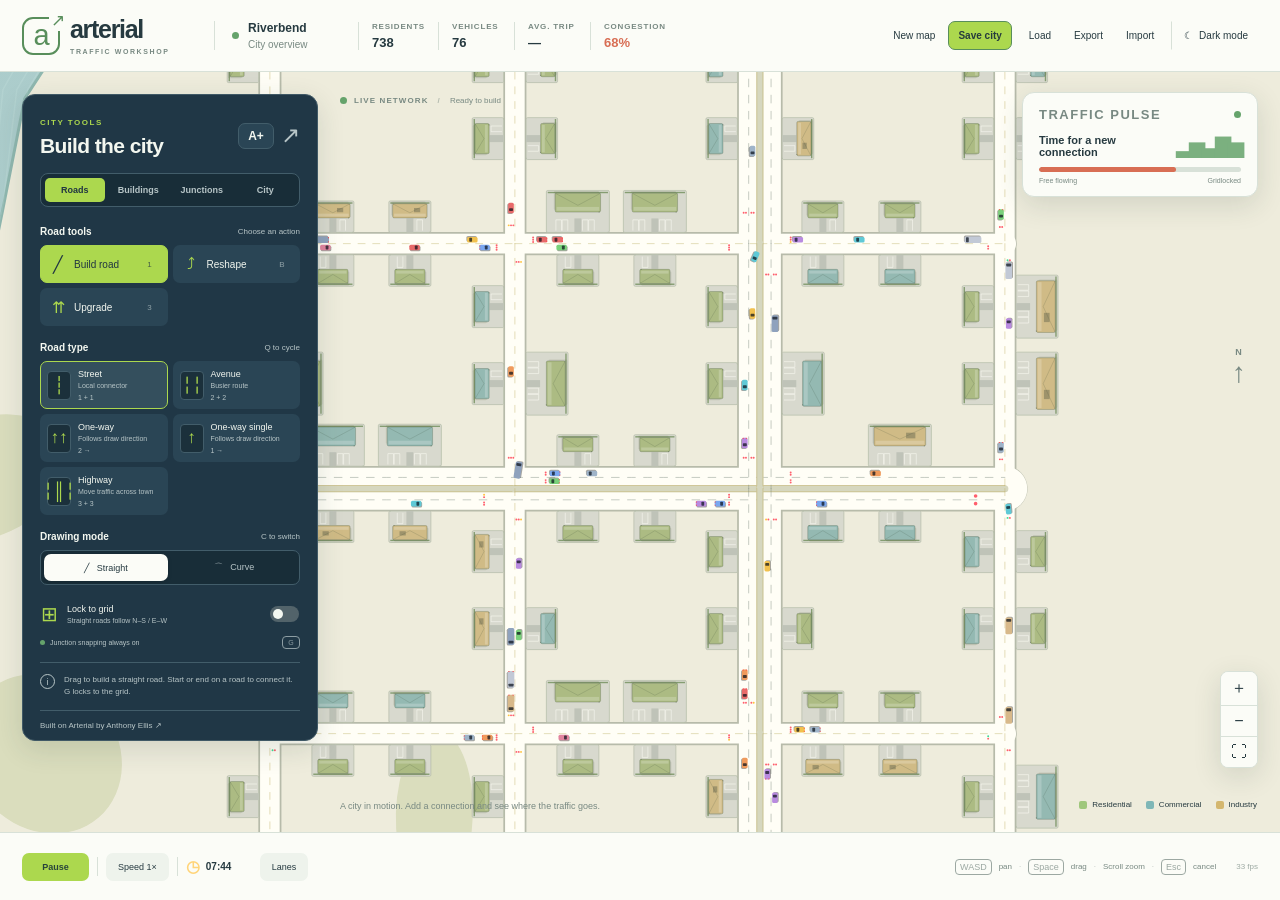
==== commit 37433ff2: "Replace zoning with direct road-aligned building placement" ====
--- a/index.html
+++ b/index.html
@@ -4,12 +4,13 @@
   <meta charset="utf-8">
   <meta name="viewport" content="width=device-width,initial-scale=1">
   <title>Arterial — Traffic workshop</title>
-  <link rel="stylesheet" href="styles.css?v=6">
+  <link rel="stylesheet" href="styles.css?v=buildings-6">
+  <script src="building-placement.js?v=1" defer></script>
   <script src="road-editor.js" defer></script>
-  <script src="city-save.js?v=7" defer></script>
-  <script src="pre-sorting.js?v=4" defer></script>
+  <script src="city-save.js?v=8" defer></script>
+  <script src="pre-sorting.js?v=5" defer></script>
   <script src="traffic-diagnostics.js?v=1" defer></script>
-  <script src="game.js?v=20" defer></script>
+  <script src="game.js?v=21" defer></script>
 </head>
 <body>
   <header class="topbar">
@@ -52,7 +53,7 @@
 
       <div class="category-tabs" role="group" aria-label="Tool categories">
         <button class="category-tab on" data-tool="ROAD" data-category="roads" aria-pressed="true">Roads</button>
-        <button class="category-tab" data-tool="ZONE" data-category="zones" aria-pressed="false">Zones</button>
+        <button class="category-tab" data-tool="BUILDING" data-category="buildings" aria-pressed="false">Buildings</button>
         <button class="category-tab" data-tool="JUNCTION" data-category="junctions" aria-pressed="false">Junctions</button>
         <button class="category-tab" data-tool="BULLDOZE" data-category="city" aria-pressed="false">City</button>
       </div>
@@ -86,20 +87,22 @@
         </section>
       </section>
 
-      <section class="category-panel" id="panel-zones" data-category-panel="zones" aria-label="Zoning tools" hidden>
-        <div class="section-title">Shape each neighborhood <span>2 to paint</span></div>
-        <button data-tool="ZONE" class="tool primary-tool"><span class="tool-icon">▦</span><span>Paint zones</span><kbd>2</kbd></button>
-        <section id="panel-zone" style="display:none">
-          <div class="zones">
-            <button data-zone="1"><i class="dot residential"></i>Homes</button>
-            <button data-zone="2"><i class="dot commercial"></i>Shops</button>
-            <button data-zone="3"><i class="dot industry"></i>Industry</button>
-          </div>
-          <div class="segmented zone-shapes" role="group" aria-label="Zone painting shape">
-            <button type="button" data-zone-shape="circle" aria-pressed="true">Circle</button>
-            <button type="button" data-zone-shape="rectangle" aria-pressed="false">Rectangle</button>
-          </div>
-          <p class="panel-note">Circle: drag to paint; Ctrl + scroll resizes. Rectangle: drag to fill an area. Right-drag erases with the selected shape.</p>
+      <section class="category-panel" id="panel-buildings" data-category-panel="buildings" aria-label="Building placement" hidden>
+        <div class="section-title">Place buildings <span>2 to build</span></div>
+        <section id="panel-building">
+          <div class="building-types" role="group" aria-label="Building type">
+            <button type="button" data-building-type="R" aria-pressed="true"><i class="dot residential"></i>Residential</button>
+            <button type="button" data-building-type="C" aria-pressed="false"><i class="dot commercial"></i>Commercial</button>
+            <button type="button" data-building-type="I" aria-pressed="false"><i class="dot industry"></i>Industrial</button>
+          </div>
+          <div class="section-title">Building size <span>Parking included</span></div>
+          <div class="segmented building-sizes" role="group" aria-label="Building size">
+            <button type="button" data-building-size="S" aria-pressed="true">Small<small>4 × 3</small></button>
+            <button type="button" data-building-size="M" aria-pressed="false">Medium<small>6 × 4</small></button>
+            <button type="button" data-building-size="L" aria-pressed="false">Large<small>8 × 8</small></button>
+          </div>
+          <p id="building-summary" class="building-summary">4 × 3 tiles · 1 parking space</p>
+          <p class="panel-note">Click beside a road to place. Drag along the same road to preview a row, then release to build. Esc or right-click cancels. Use City removal to demolish.</p>
         </section>
       </section>
 
--- a/styles.css
+++ b/styles.css
@@ -365,10 +365,6 @@
 .snap-status .live-dot { width: 5px; height: 5px; }
 .snap-status kbd { margin-left: auto; font-size: calc(7px * var(--panel-text-scale)); }
 
-.zones { display: grid; grid-template-columns: repeat(3, 1fr); gap: 5px; margin: 10px 0; }
-.zones button { display: flex; align-items: center; justify-content: center; gap: 5px; padding: 8px 4px; color: var(--console-text); background: var(--console-raised); border-color: transparent; font-size: calc(8px * var(--panel-text-scale)); }
-.zones button.on { color: #203747; background: var(--accent); }
-.zone-shapes { margin: 8px 0; }
 .panel-note { margin: 7px 1px 12px; color: var(--console-dim); font-size: calc(8px * var(--panel-text-scale)); line-height: 1.5; }
 .dot { display: inline-block; width: 8px; height: 8px; flex: 0 0 8px; border-radius: 2px; }
 .residential { background: var(--zr); }
@@ -577,3 +573,9 @@
   .tool-help { padding: 8px 0; }
   .road-types small { display: none; }
 }
+.building-types { display: grid; gap: 7px; margin: 12px 0 18px; }
+.building-types button { display: flex; align-items: center; gap: 9px; padding: 10px 12px; text-align: left; color: var(--console-text); background: var(--console-raised); border-color: var(--console-line); }
+.building-types button.on { color: #203747; background: var(--accent); border-color: var(--accent); }
+.building-sizes button { display: flex; flex-direction: column; align-items: center; gap: 5px; }
+.building-sizes small { font-size: .8em; opacity: .65; }
+.building-summary { font-size: .85em; color: var(--console-dim); margin: 12px 0; }
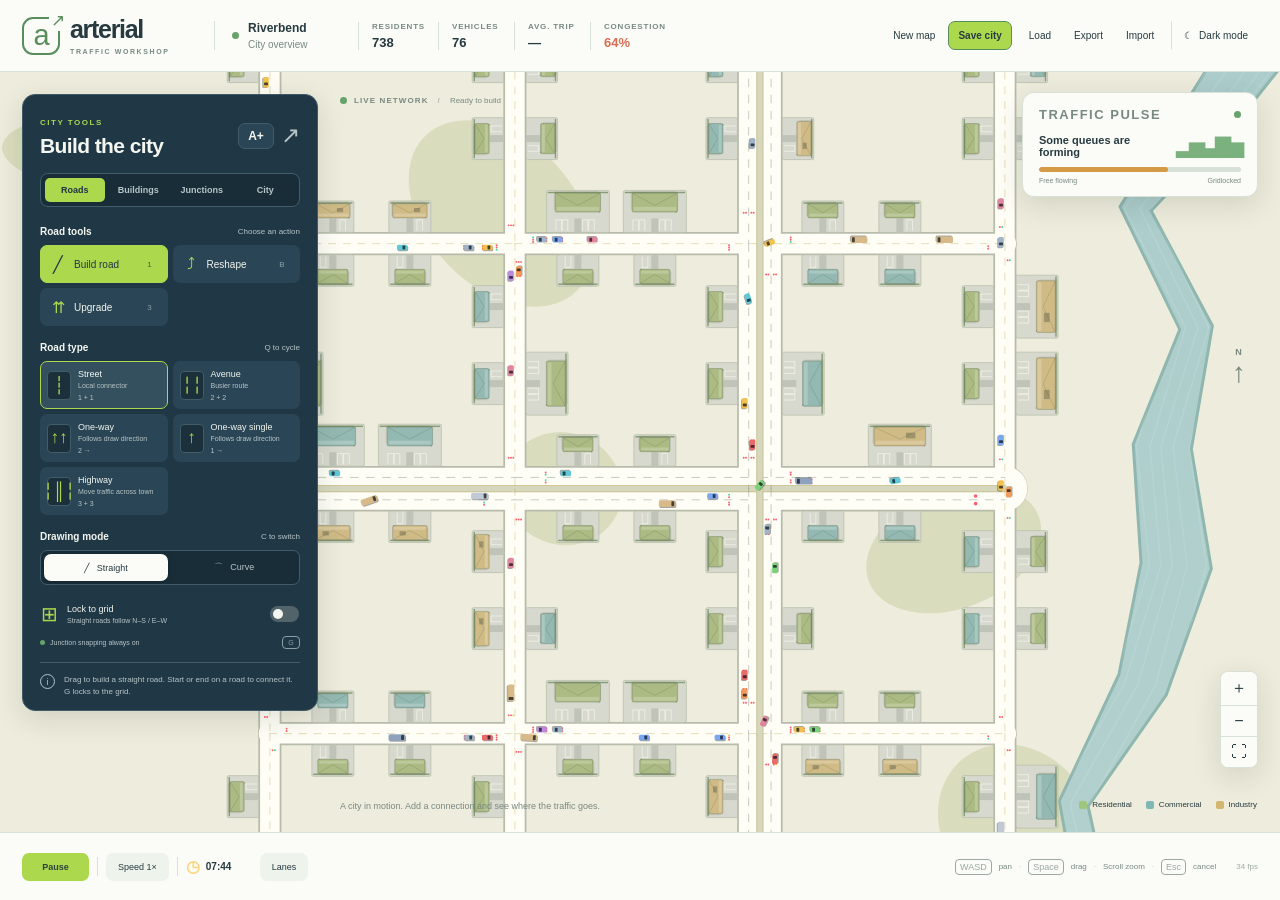
==== commit 929699a8: "Remove Anthony Ellis references" ====
--- a/index.html
+++ b/index.html
@@ -172,7 +172,6 @@
       </section>
 
       <section class="tool-help" aria-live="polite"><span class="help-icon">i</span><p id="hint">Drag between two points to build a straight road.</p></section>
-      <footer>Built on <a href="https://anthonyellis.dev/projects/arterial/" target="_blank" rel="noreferrer">Arterial by Anthony Ellis ↗</a></footer>
     </aside>
 
     <section id="hud" aria-label="Traffic overview">
